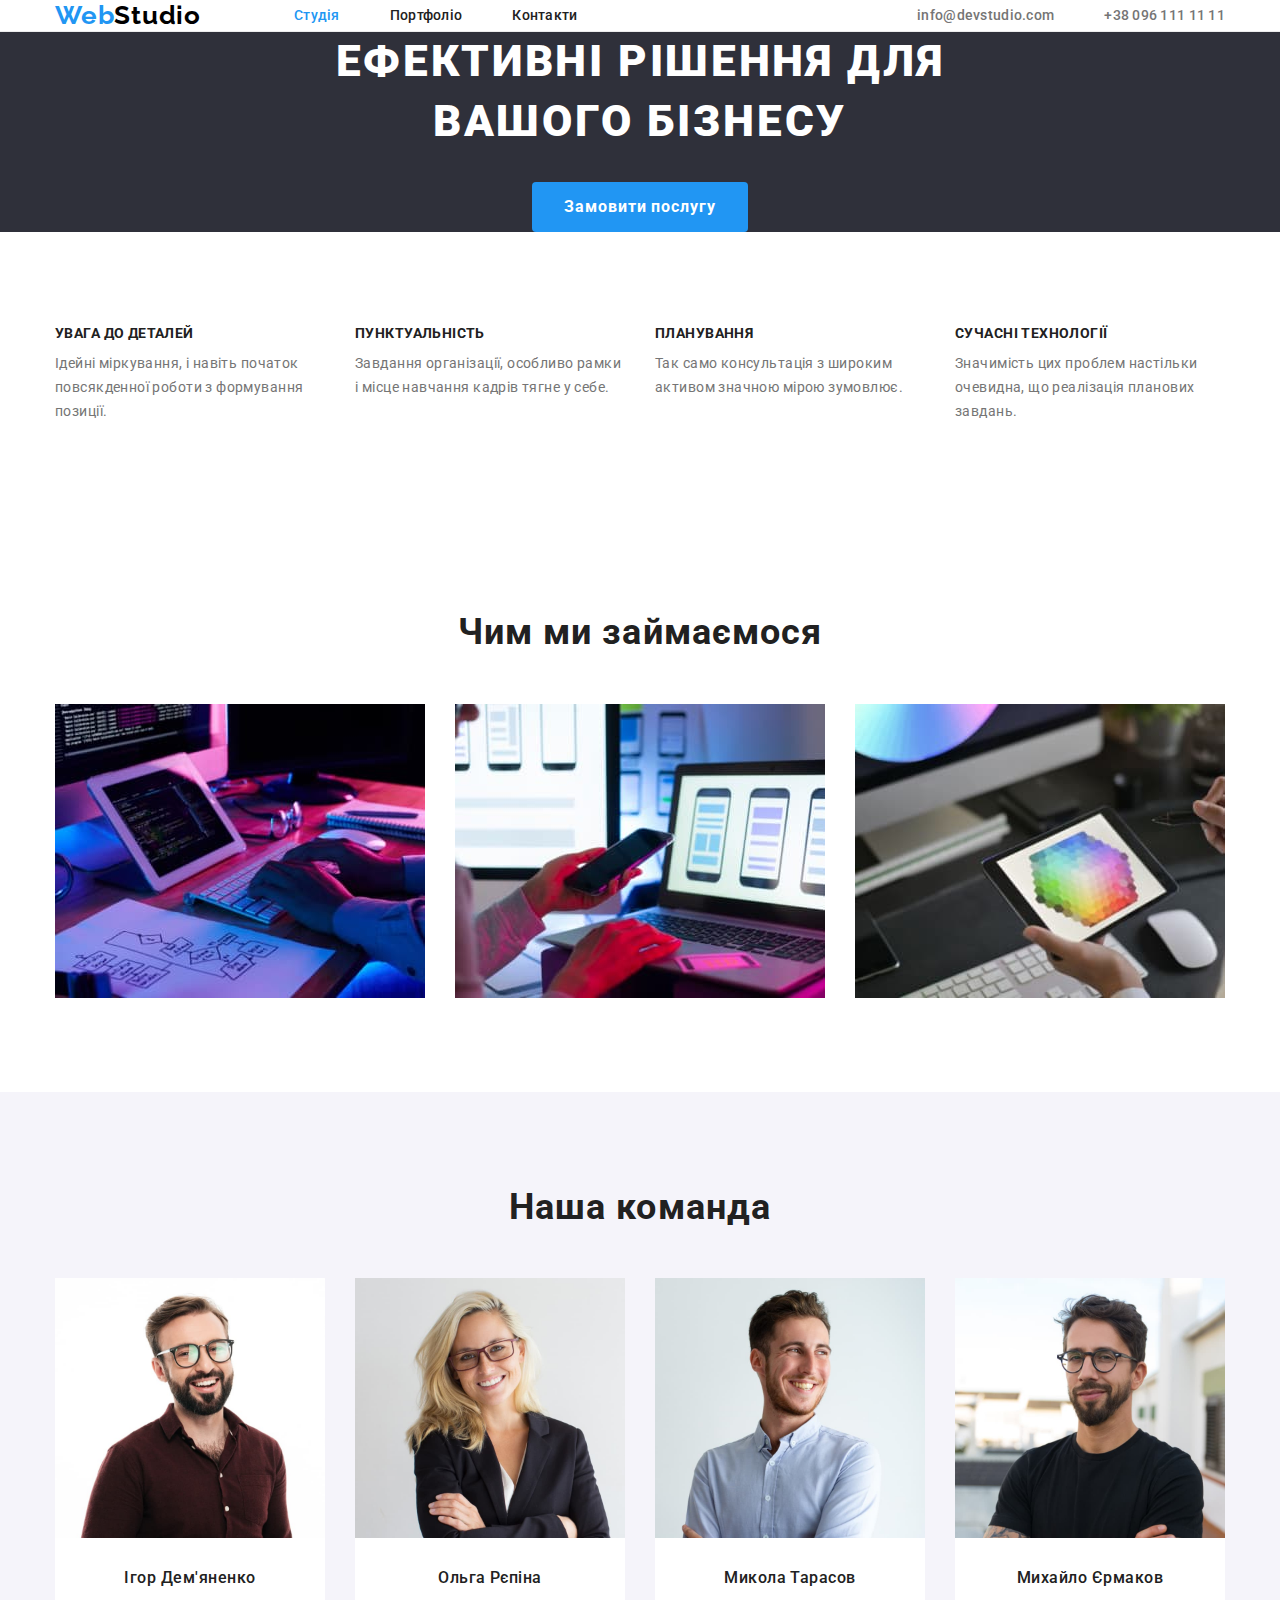
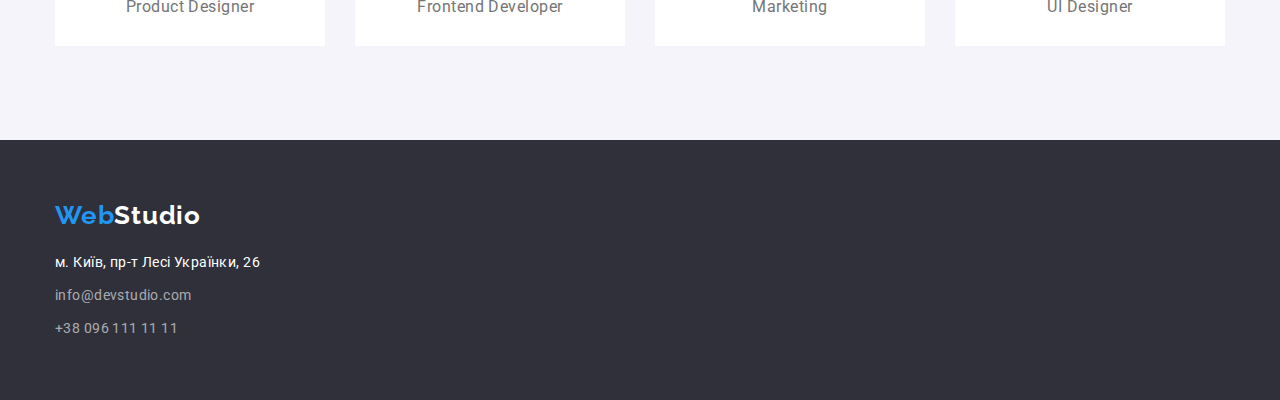
==== index.html @ 8414ceb7 "ДЗ№3 перша редакція" ====
<!DOCTYPE html>
<html lang="uk">
<head>
    <meta charset="UTF-8">
    <meta http-equiv="X-UA-Compatible" content="IE=edge">
    <meta name="viewport" content="width=device-width, initial-scale=1.0">
    <title>WebStudio</title>
    <link rel="preconnect" href="https://fonts.googleapis.com">
    <link rel="preconnect" href="https://fonts.gstatic.com" crossorigin>
    <link href="https://fonts.googleapis.com/css2?family=Raleway:wght@700&family=Roboto:wght@400;500;700;900&display=swap"
        rel="stylesheet">
    <link rel="stylesheet" href="https://cdnjs.cloudflare.com/ajax/libs/modern-normalize/1.1.0/modern-normalize.min.css">
    <link rel="stylesheet" href="./css/styles.css">
</head>
    <body>
        <header class="cap">
            <div class="container">
                <a href="./index.html" class="logo link">Web<span class="logo-black">Studio</span></a>
                
                <nav class="nav">
                    <ul class="list nav-list">
                        <li class="nav-item">
                            <a href="./index.html" class="nav-link link current">Студія</a>
                        </li>
                        <li class="nav-item">
                            <a href="./portfolio.html" class="nav-link link">Портфоліо</a>
                        </li>
                        <li class="nav-item">
                            <a href="#" class="nav-link link">Контакти</a>
                        </li>
                    </ul>
                </nav>
                
                
                <ul class="contact-list list">
                    <li class="contact-item">
                        <a href="mailto:info@devstudio.com" class="contact-link link">info@devstudio.com</a>
                    </li>
                    <li class="contact-item">
                        <a href="tel:+380961111111" class="contact-link link">+38 096 111 11 11</a>
                    </li>
                </ul>
            </div>
        </header>

        <main>
            <!-- Секція герой -->
            <section class="hero">
                <div class="container">
                    <h1 class="hero-title">Ефективні рішення для вашого бізнесу</h1>
                    <button type="button" class="hero-btn"  >Замовити послугу</button>
                </div>
            </section>

           <!-- Наші переваги -->
            <section class="benefits section">
                <div class="container">
                    <h2 class="hidden">Наші переваги</h2>

                    <ul class="benefits-list list">
                        <li class="benefits-item">
                            <h3 class="benefits-title">Увага до деталей</h3>
                            <p class="benefits-text">Ідейні міркування, і навіть початок повсякденної роботи з формування позиції.</p>
                        </li>
                        <li class="benefits-item">
                            <h3 class="benefits-title">Пунктуальність</h3>
                            <p class="benefits-text">Завдання організації, особливо рамки і місце навчання кадрів тягне у себе.</p>
                        </li>
                        <li class="benefits-item">
                            <h3 class="benefits-title">Планування</h3>
                            <p class="benefits-text">Так само консультація з широким активом значною мірою зумовлює.</p>
                        </li>
                        <li class="benefits-item">
                            <h3 class="benefits-title">Сучасні технології</h3>
                            <p class="benefits-text">Значимість цих проблем настільки очевидна, що реалізація планових завдань.</p>
                        </li>
                    </ul>
                </div>
            </section>

            <!-- Чим ми займаємося -->
            <section class="what-we-do section">
                <div class="container">
                    <h2 class="title">Чим ми займаємося</h2>

                    <ul class="list">
                        <li class="item">
                            <img src="./images/box-1.jpg" alt="Клавіатура компютер та планшет на столі" width="370" class="img">
                        </li>
                        <li class="item">
                            <img src="./images/box-2.jpg" alt="Ноутбук та мобільний телефон" width="370" class="img">
                        </li>
                        <li class="item">
                            <img src="./images/box-3.jpg" alt="Планшет" width="370" class="img">
                        </li>
                    </div>
                </ul>
            </section>

            <!-- Наша команда -->
            <section class="our-team section">
                <div class="container">
                    <h2 class="title">Наша команда</h2>

                    <ul class="our-team-list list">
                        <li class="our-team-item">
                            <img src="./images/our-team-1.jpg" alt="Ігор Дем'яненко" width="270" class="our-team-img">
                            <h3 class="our-team-subtitle">Ігор Дем'яненко</h3>
                            <p lang="en" class="our-team-text">Product Designer</p>
                        </li>
                        <li class="our-team-item">
                            <img src="./images/our-team-2.jpg" alt="Ольга Рєпіна" width="270" class="our-team-img">
                            <h3 class="our-team-subtitle">Ольга Рєпіна</h3>
                            <p lang="en" class="our-team-text">Frontend Developer</p>
                        </li>
                        <li class="our-team-item">
                            <img src="./images/our-team-3.jpg" alt="Микола Тарасов" width="270" class="our-team-img">
                            <h3 class="our-team-subtitle">Микола Тарасов</h3>
                            <p lang="en" class="our-team-text">Marketing</p>
                        </li>
                        <li class="our-team-item">
                            <img src="./images/our-team-4.jpg" alt="Михайло Єрмаков" width="270" class="our-team-img">
                            <h3 class="our-team-subtitle">Михайло Єрмаков</h3>
                            <p lang="en" class="our-team-text">UI Designer</p>
                        </li>
                    </ul>
                </div>
            </section>     
        </main>

        <footer class="bottom">
            <div class="container">
                <a href="./index.html" class="logo link logo-footer">Web<span class="logo-white">Studio</span></a>

                <address>
                    <ul class="bottom-list list">
                        <li class="bottom-item">
                            <a href="https://goo.gl/maps/BznYW2Jswf74HDrK8" target="_blank" rel="noreferrer noopener" class="bottom-contact link">м. Київ, пр-т Лесі Українки, 26</a>
                        </li>
                        <li class="bottom-item">
                            <a href="mailto:info@devstudio.com" class="bottom-contact bottom-link link">info@devstudio.com</a>
                        </li>
                        <li class="bottom-item">
                            <a href="tel:+380961111111" class="bottom-contact bottom-link link">+38 096 111 11 11</a>
                        </li>
                    </ul>
                </address>
            </div>
        </footer>
    </body>
</html>
---- css/styles.css ----
.link {
    text-decoration: none;
    display: inline-block;
    margin-top: 0;
}

.list {
    list-style: none;
}


:root{
    --color-text-main: #757575;
    --color-text-titel:#212121;
    --color-text-white:#FFFFFF;
    --color-text-black:#000000;
    --color-text-logo: #2196F3;
    --color-text-foter: rgba(255, 255, 255, 0.6);
    --background-color-hero: #2F303A;
    --background-color-section:#F5F4FA;
    --background-color-card: #FFFFFF;
    --hover-main:#2196F3;
    --hover-secondary:#188CE8;
}

body{
    font-family: 'Roboto', sans-serif;
    color: var(--color-text-main);
}

button{
    cursor: pointer;
}

h1,h2,h3,h4,p,ul{
    margin-top: 0;
    margin-bottom: 0;
}

ul{
    padding-left: 0;
}

.section{
    padding-top: 94px;
    padding-bottom: 94px;
}

/* Шапка */
.cap{
    border-bottom: 1px solid #ECECEC;
}

.container{
    width: 1200px;
    padding-left: 15px;
    padding-right: 15px;
    margin: 0 auto;
}

.cap .container{
    display: flex;
    align-items: center;

}

.logo{
    font-family: 'Raleway', sans-serif;
    font-weight: 700;
    font-size: 26px;
    line-height: 1.19;
    letter-spacing: 0.03em;
    color: var(--color-text-logo);
}

.logo-black{
    color: var(--color-text-black);
}
.nav{
    margin-left: 93px;
}

.nav-list{
    display: flex;
}

.nav-item +.nav-item{
    margin-left:  50px;
}

.nav-link{
    font-weight: 500;
    font-size: 14px;
    line-height: 1.14;
    letter-spacing: 0.02em;
    color:var(--color-text-titel);
}


.current{
    color: var(--color-text-logo);
}

.contact-list{
    display: flex;
    margin-left: auto;
}

.contact-item+.contact-item{
    margin-left: 50px;
}


.contact-link{
    font-weight: 500;
    font-size: 14px;
    line-height: 1.14;
    letter-spacing: 0.02em;
    color: var(--color-text-main);
}

.nav-link:hover,
.nav-link:focus,
.contact-link:hover,
.contact-link:focus{
    color: var(--hover-main);
}

/* Секція герой */
.hero{
    text-align: center;

    background-color: var(--background-color-hero);
    }

.hero-title{
    margin-left: auto;
    margin-right: auto;
    margin-bottom: 30px;
    width: 700px;

    font-weight: 900;
    font-size: 44px;
    line-height: 1.36;
    letter-spacing: 0.06em;
    text-transform: uppercase;
    color:var(--color-text-white);
}

.hero-btn{
    font-family: 'Roboto', sans-serif;
    font-weight: 700;
    font-size: 16px;
    line-height: 1.88;
    letter-spacing: 0.06em;
    color: var(--color-text-white);
    background-color: var(--color-text-logo);
    border-radius: 4px;
    padding: 10px 32px;
    border: 0px;
}

.hero-btn:hover,
.hero-btn:focus{
    background-color: var(--hover-secondary);
}

/* Наші переваги */

.hidden{
    position: absolute;
    white-space: nowrap;
    width: 1px;
    height: 1px;
    overflow: hidden;
    border: 0;
    padding: 0;
    clip: rect(0 0 0 0);
    clip-path: inset(50%);
    margin: -1px;
}

.benefits-list{
    display: flex;
    justify-content: space-between;
}

.benefits-item{
    width: 270px;
}

.benefits-title{
    margin-bottom: 10px;

    font-size: 14px;
    line-height: 1.14;
    letter-spacing: 0.03em;
    text-transform: uppercase;
    color:var(--color-text-titel);
}

.benefits-text{
    margin-bottom: 0;

    font-size: 14px;
    line-height: 1.71;
    letter-spacing: 0.03em;
}

/* Чим ми займаємося */
.title{
    margin-bottom: 50px;

    font-size: 36px;
    line-height: 1.17;
    text-align: center;
    letter-spacing: 0.03em;
    color:var(--color-text-titel);
}

.what-we-do .list{
    display: flex;
    justify-content: space-between;
}

.what-we-do .img{
    display: block;
}

/* Наша команда */
.our-team{
    background-color: var(--background-color-section);
}

.our-team-list{
    display: flex;
    justify-content: space-between;
}

.our-team-item{
    background-color: var(--background-color-card);
    padding-bottom: 30px;
    width: 270px;
    text-align: center;
}
.our-team-img{
    margin-bottom: 30px;
    display: block;
}

.our-team-subtitle{
    margin-bottom: 10px;

    font-weight: 500;
    font-size: 16px;
    line-height: 1.19;
    letter-spacing: 0.03em;
    color: var(--color-text-titel);
}

.our-team-text{
    font-size: 16px;
    line-height: 1.19;
    letter-spacing: 0.03em;
}

/* Футер */
.bottom{
    background-color: var(--background-color-hero);
    padding-top: 60px;
    padding-bottom: 60px;
}

.logo-white{
    color: var(--color-text-white);
}

.logo-footer{
    display: inline-block;
    margin-bottom: 20px;
}

.bottom-item:not(:last-child){
    margin-bottom: 9px;
}

.bottom-contact{
    font-style: normal;
    font-size: 14px;
    line-height: 1.71;
    letter-spacing: 0.03em;
    color: var(--color-text-white);
}


.bottom-link{
    color: var(--color-text-foter);
}

.bottom-contact:hover,
.bottom-contact:focus{
    color: var(--color-text-logo);
}

/* Портфоліо */
.filter-btn{
    border-radius: 4px;
    padding: 6px 22px;
    min-width: 73px;
    border: 0px;

    font-family: 'Roboto', sans-serif;
    font-weight: 500;
    font-size: 16px;
    line-height: 1.62;
    text-align: center;
    letter-spacing: 0.03em;
    color: var(--color-text-titel);
    background-color: var(--background-color-section);
}

.filter-btn:hover,
.filter-btn:focus{
    color: var(--color-text-white);
    background-color: var(--hover-main);
}

.filter-list{
    display: flex;
    justify-content: center;
    margin-bottom: 50px;
}

.filter-item + .filter-item{
    margin-left: 8px;
}

.portfolio-list{
    display: flex;
    flex-wrap: wrap;

    margin: -15px;
}

.portfolio-item{
    /* width: calc((100%-60px)/3); */
    margin: 15px;
   
}

.portfolio-img{
    display: block;
}

.border{
    padding: 20px 24px;
    border-bottom: 1px solid #EEEEEE;
    border-left: 1px solid #EEEEEE;
    border-right: 1px solid #EEEEEE;
}

.portfolio-subtitle{
    margin-bottom: 4px;

    font-size: 18px;
    line-height: 2;
    letter-spacing: 0.06em;
    color: var(--color-text-titel);
}

.portfolio-text{
    font-size: 16px;
    line-height: 1.88;
    letter-spacing: 0.03em;
    color: var(--color-text-main);
   }

   /* контур елементів */
   /* *{
    outline: 1px solid tomato;
   } */
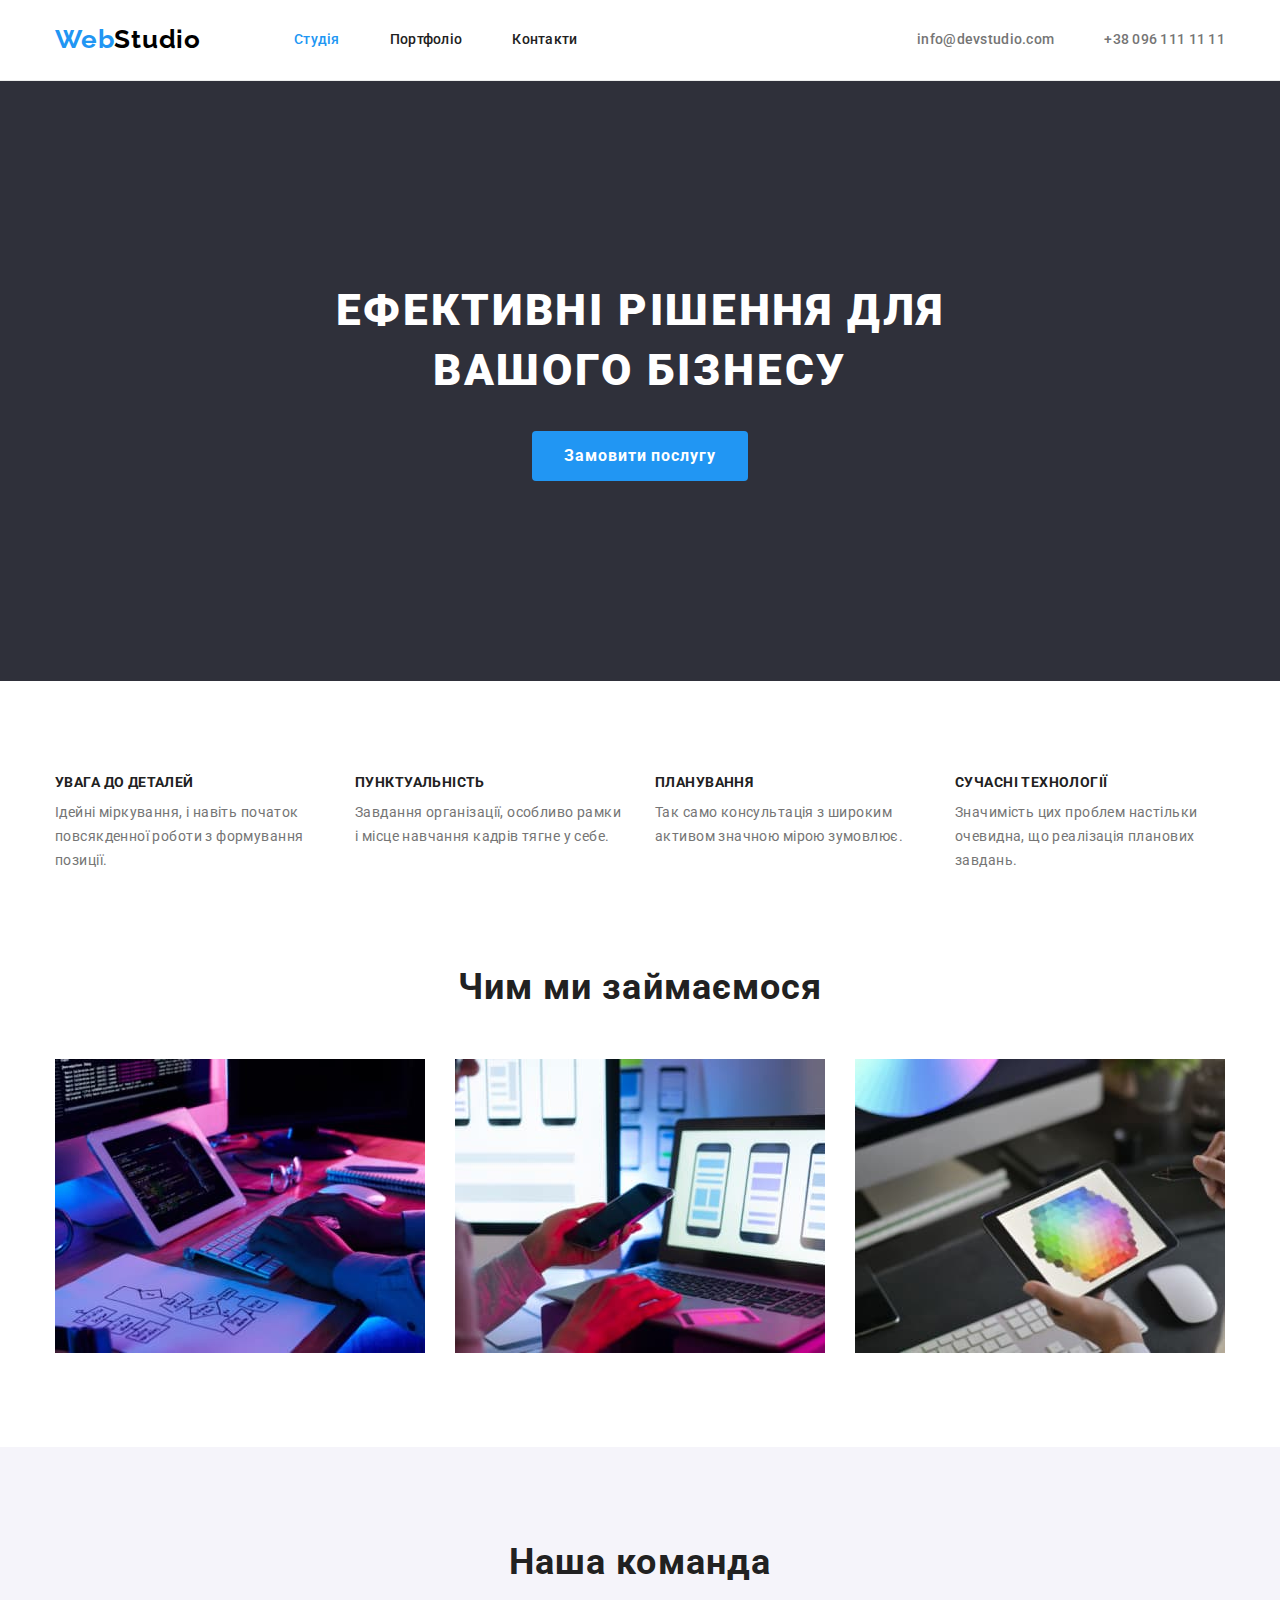
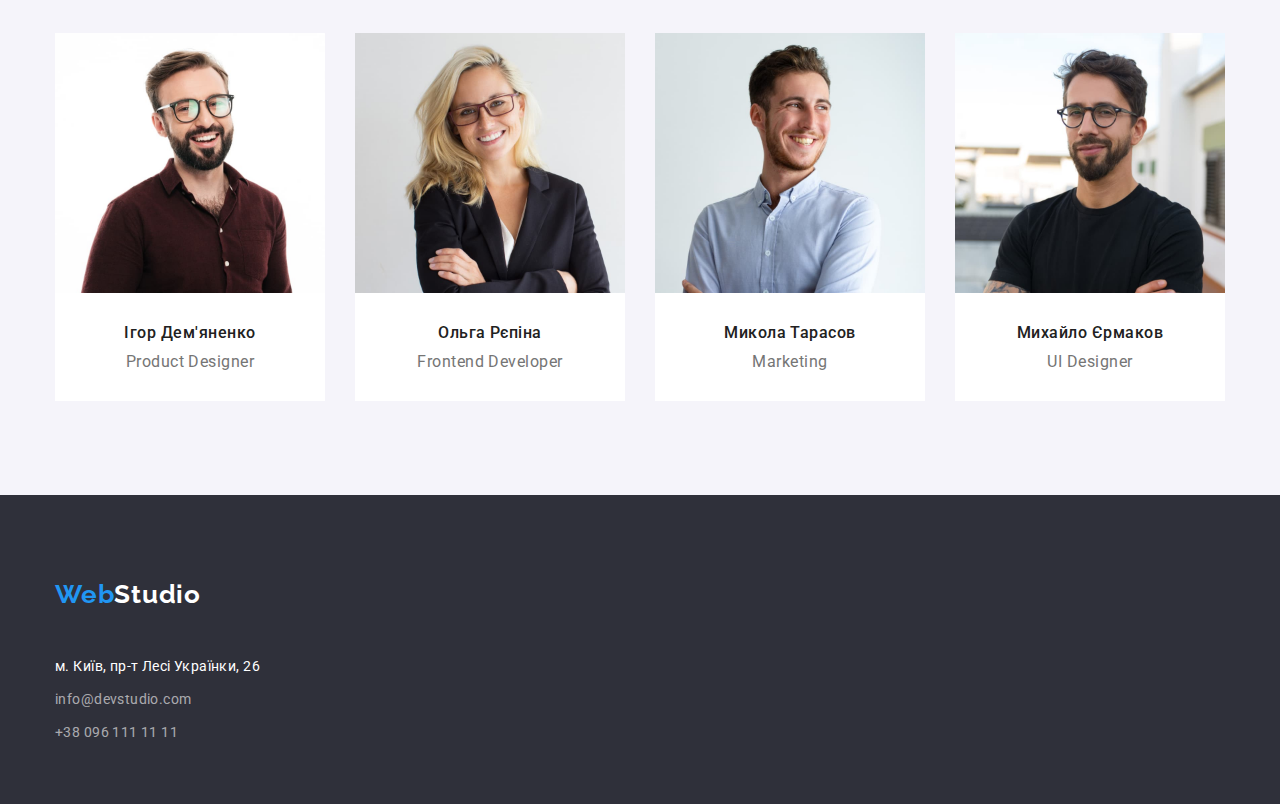
==== commit 1a892200: "ДЗ№3 друга редакція" ====
--- a/index.html
+++ b/index.html
@@ -79,7 +79,7 @@
             </section>
 
             <!-- Чим ми займаємося -->
-            <section class="what-we-do section">
+            <section class="what-we-do">
                 <div class="container">
                     <h2 class="title">Чим ми займаємося</h2>
 
--- a/css/styles.css
+++ b/css/styles.css
@@ -65,6 +65,7 @@
 }
 
 .logo{
+    padding: 24px 0 25px 0;
     font-family: 'Raleway', sans-serif;
     font-weight: 700;
     font-size: 26px;
@@ -89,6 +90,8 @@
 }
 
 .nav-link{
+    padding: 32px 0;
+
     font-weight: 500;
     font-size: 14px;
     line-height: 1.14;
@@ -112,6 +115,8 @@
 
 
 .contact-link{
+    padding: 32px 0;
+
     font-weight: 500;
     font-size: 14px;
     line-height: 1.14;
@@ -128,6 +133,7 @@
 
 /* Секція герой */
 .hero{
+    padding: 200px 0;
     text-align: center;
 
     background-color: var(--background-color-hero);
@@ -208,6 +214,10 @@
 }
 
 /* Чим ми займаємося */
+.what-we-do{
+    padding-bottom: 94px;
+}
+
 .title{
     margin-bottom: 50px;
 
@@ -329,11 +339,12 @@
     display: flex;
     justify-content: center;
     margin-bottom: 50px;
-}
-
-.filter-item + .filter-item{
+    gap: 8px;
+}
+
+/* .filter-item + .filter-item{
     margin-left: 8px;
-}
+} */
 
 .portfolio-list{
     display: flex;
@@ -343,7 +354,6 @@
 }
 
 .portfolio-item{
-    /* width: calc((100%-60px)/3); */
     margin: 15px;
    
 }
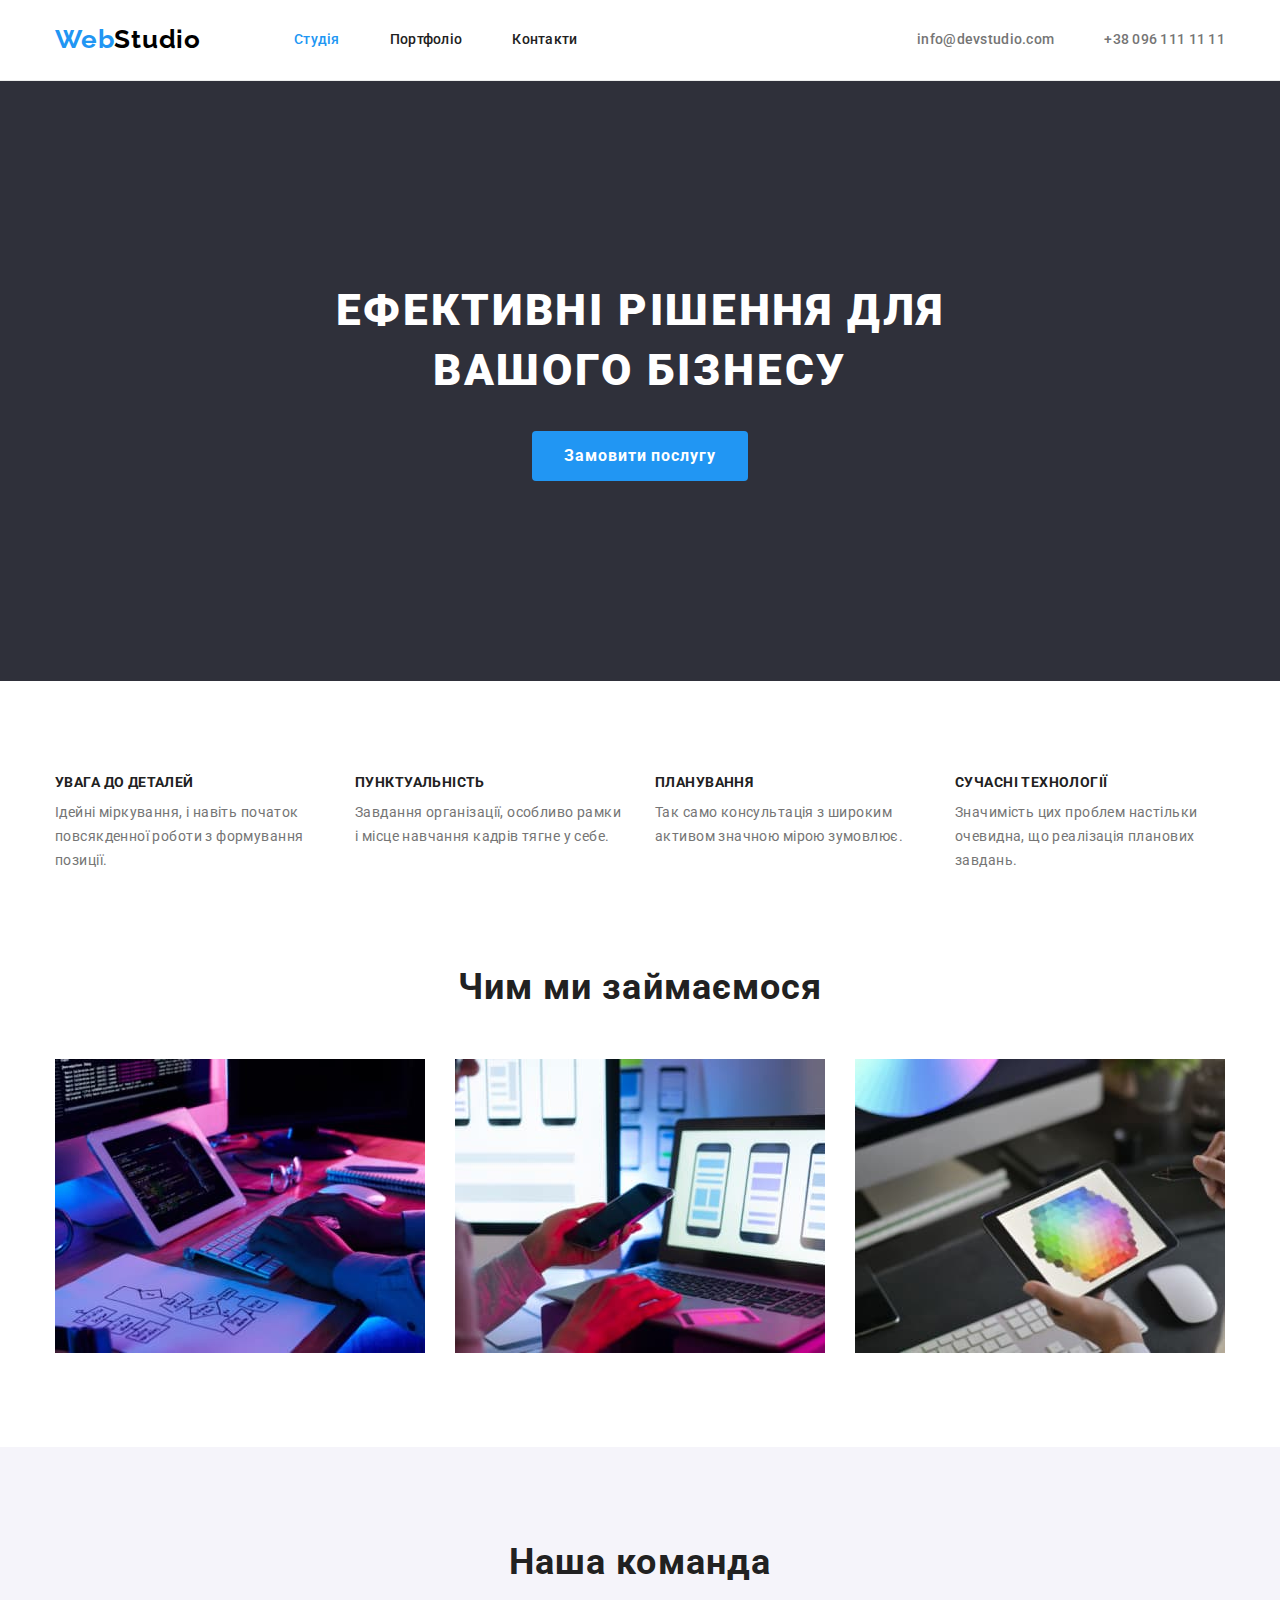
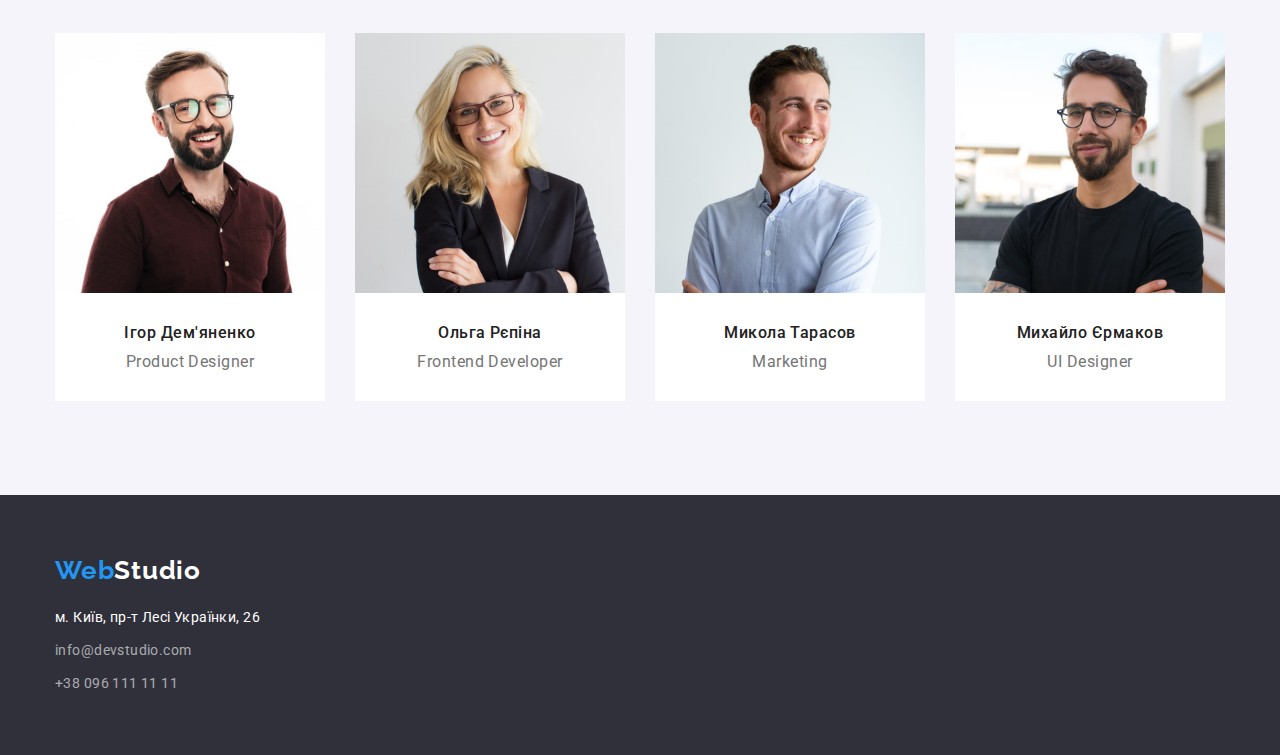
==== commit 09dfaa2b: "ДЗ №3 третя редакція" ====
--- a/index.html
+++ b/index.html
@@ -130,7 +130,7 @@
 
         <footer class="bottom">
             <div class="container">
-                <a href="./index.html" class="logo link logo-footer">Web<span class="logo-white">Studio</span></a>
+                <a href="./index.html" class="link logo-footer">Web<span class="logo-white">Studio</span></a>
 
                 <address>
                     <ul class="bottom-list list">
--- a/css/styles.css
+++ b/css/styles.css
@@ -213,7 +213,7 @@
     letter-spacing: 0.03em;
 }
 
-/* Чим ми займаємося */
+/* Чим ми займаємося what-we-do */
 .what-we-do{
     padding-bottom: 94px;
 }
@@ -288,6 +288,13 @@
 .logo-footer{
     display: inline-block;
     margin-bottom: 20px;
+    
+    font-family: 'Raleway', sans-serif;
+    font-weight: 700;
+    font-size: 26px;
+    line-height: 1.19;
+    letter-spacing: 0.03em;
+    color: var(--color-text-logo);
 }
 
 .bottom-item:not(:last-child){
